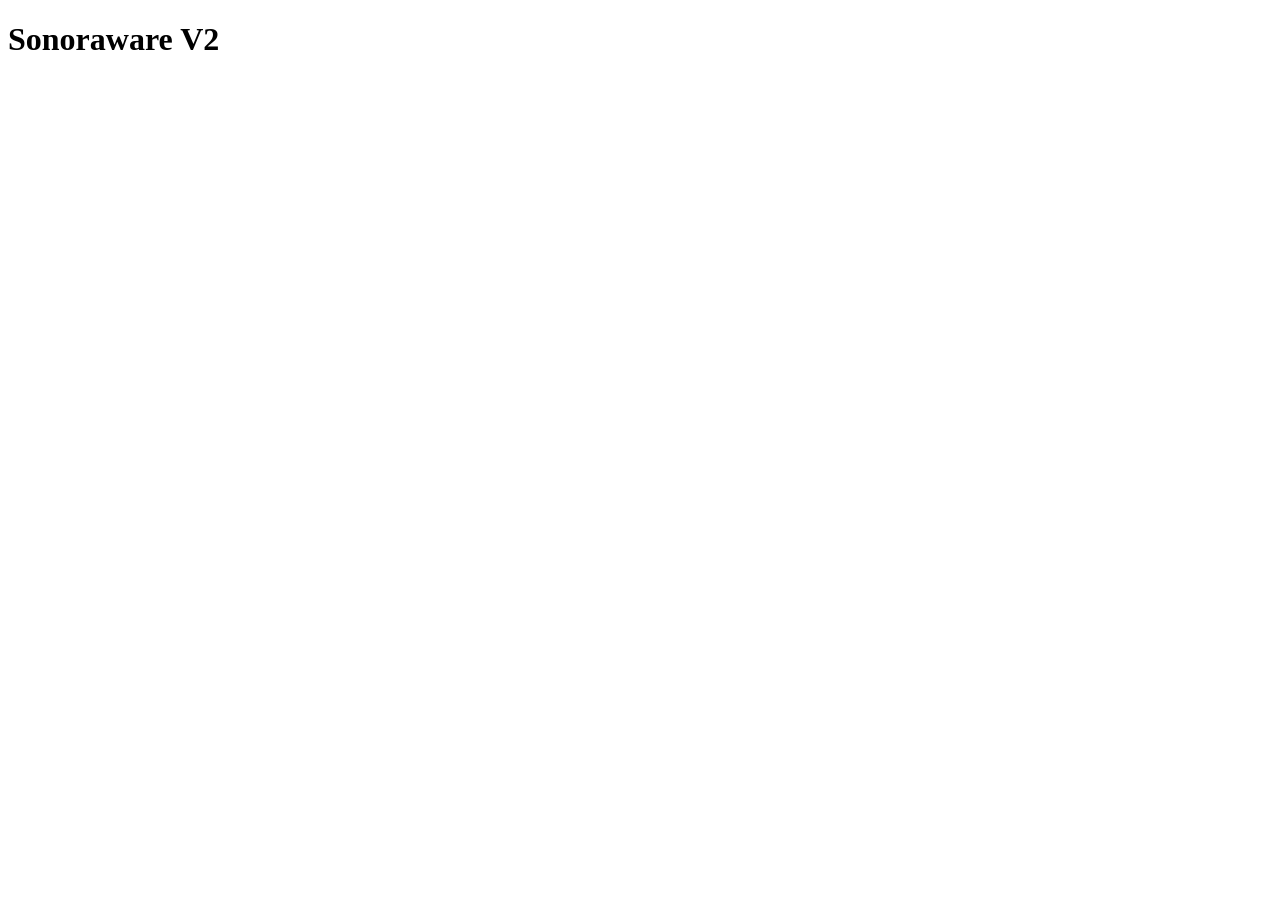
==== index.html @ 4468536e "Cria estrutura inicial do projeto" ====
<!DOCTYPE html>
<html lang="pt-BR">

<head>
    <meta charset="UTF-8">
    <meta name="viewport" content="width=device-width, initial-scale=1.0">

    <title>Sonoraware</title>

    <link rel="stylesheet" href="./css/global.css">
</head>

<body>

    <h1>Sonoraware V2</h1>

    <script src="./js/global.js"></script>
</body>

</html>
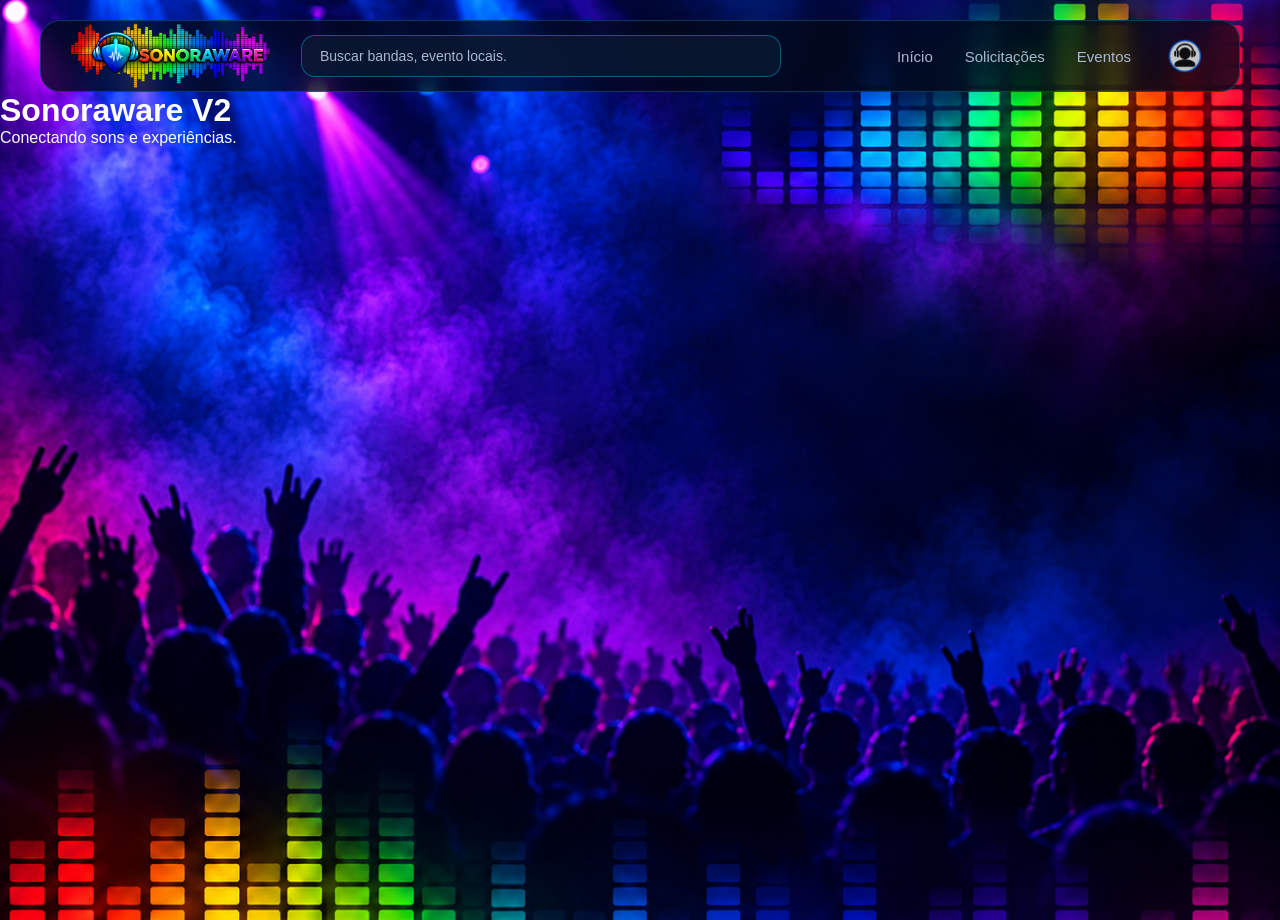
==== commit ff9a6ce5: "Estiliza header e configura identidade visual inicial" ====
--- a/index.html
+++ b/index.html
@@ -4,15 +4,18 @@
 <head>
     <meta charset="UTF-8">
     <meta name="viewport" content="width=device-width, initial-scale=1.0">
-
-    <title>Sonoraware</title>
-
+    <link rel="icon" type="image/png" href="/assets/logo/favicon.png">
+    <title> Sonoraware V2</title>
+    <link rel="stylesheet" href="./css/components/header.css">
     <link rel="stylesheet" href="./css/global.css">
 </head>
 
 <body>
 
+    <div id="header-container"></div>
+
     <h1>Sonoraware V2</h1>
+    <p>Conectando sons e experiências.</p>
 
     <script src="./js/global.js"></script>
 </body>
--- a/css/components/header.css
+++ b/css/components/header.css
@@ -0,0 +1,99 @@
+.header {
+    width: calc(100% - 80px);
+    height: 72px;
+    display: flex;
+    align-items: center;
+    margin: 20px auto 0;
+    padding: 0 30px;
+    gap: 30px;
+    background-color: rgba(2, 8, 23, 0.75);
+    border: 1px solid rgba(0, 191, 255, 0.25);
+    border-radius: 20px;
+    backdrop-filter: blur(10px);
+}
+
+.header__logo {
+    flex-shrink: 0;
+}
+
+.header__logo a {
+    display: flex;
+    align-items: center;
+    text-decoration: none;
+}
+
+.header__logo img {
+    width: 200px;
+    height: auto;
+    display: block;
+}
+
+.header__search {
+    flex: 1;
+    max-width: 480px;
+}
+
+.header__search input {
+    width: 100%;
+    padding: 12px 18px;
+    background-color: rgba(10, 25, 50, 0.85);
+    border: 1px solid rgba(0, 191, 255, 0.4);
+    border-radius: 14px;
+    color: var(--cor-texto);
+    font-size: 14px;
+    outline: none;
+}
+
+.header__search input::placeholder {
+    color: var(--cor-texto-secundario);
+}
+
+.header__search input:focus {
+    border-color: var(--cor-azul);
+    box-shadow: 0 0 10px rgba(0, 191, 255, 0.25);
+}
+
+.header__nav {
+    display: flex;
+    align-items: center;
+    gap: 32px;
+    margin-left: auto;
+}
+
+.header__nav a {
+    color: var(--cor-texto-secundario);
+    text-decoration: none;
+    font-size: 15px;
+    font-weight: 500;
+    transition: 0.3s;
+}
+
+.header__nav a:hover {
+    color: var(--cor-azul);
+}
+
+.header__acoes {
+    display: flex;
+    align-items: center;
+}
+
+.header__login {
+    width: 48px;
+    height: 48px;
+    display: flex;
+    align-items: center;
+    justify-content: center;
+    border-radius: 50%;
+    transition: 0.3s;
+}
+
+.header__login img {
+    width: 36px;
+    height: 36px;
+    object-fit: contain;
+}
+
+.header__login:hover {
+    background-color: rgba(0, 191, 255, 0.15);
+    box-shadow: 0 0 12px var(--cor-azul);
+}
--- a/css/global.css
+++ b/css/global.css
@@ -0,0 +1,37 @@
+* {
+    margin: 0;
+    padding: 0;
+    box-sizing: border-box;
+}
+
+:root {
+    /* representa o nível principal do documento usado para criar variáveis CSS 
+    assim quando precisarmos da cor no futuro não tenha que colocar o código dela
+    coloca por exemplo --cor-fundo*/
+    --cor-fundo: #020817;
+    --cor-fundo-secundaria: #071426;
+
+    --cor-azul: #00bfff;
+    --cor-roxa: #8a2be2;
+    --cor-rosa: #ff00c8;
+
+    --cor-texto: #ffffff;
+    --cor-texto-secundario: #aab7cf;
+
+    --cor-borda: #1e4f91;
+}
+
+body {
+    min-height: 100vh;
+
+    background-color: var(--cor-fundo);
+
+    background-image: url("../assets/images/backgrounds/background.png");
+
+    background-size: cover;
+    background-position: center;
+    background-repeat: no-repeat;
+
+    color: var(--cor-texto);
+    font-family: Arial, sans-serif;
+}
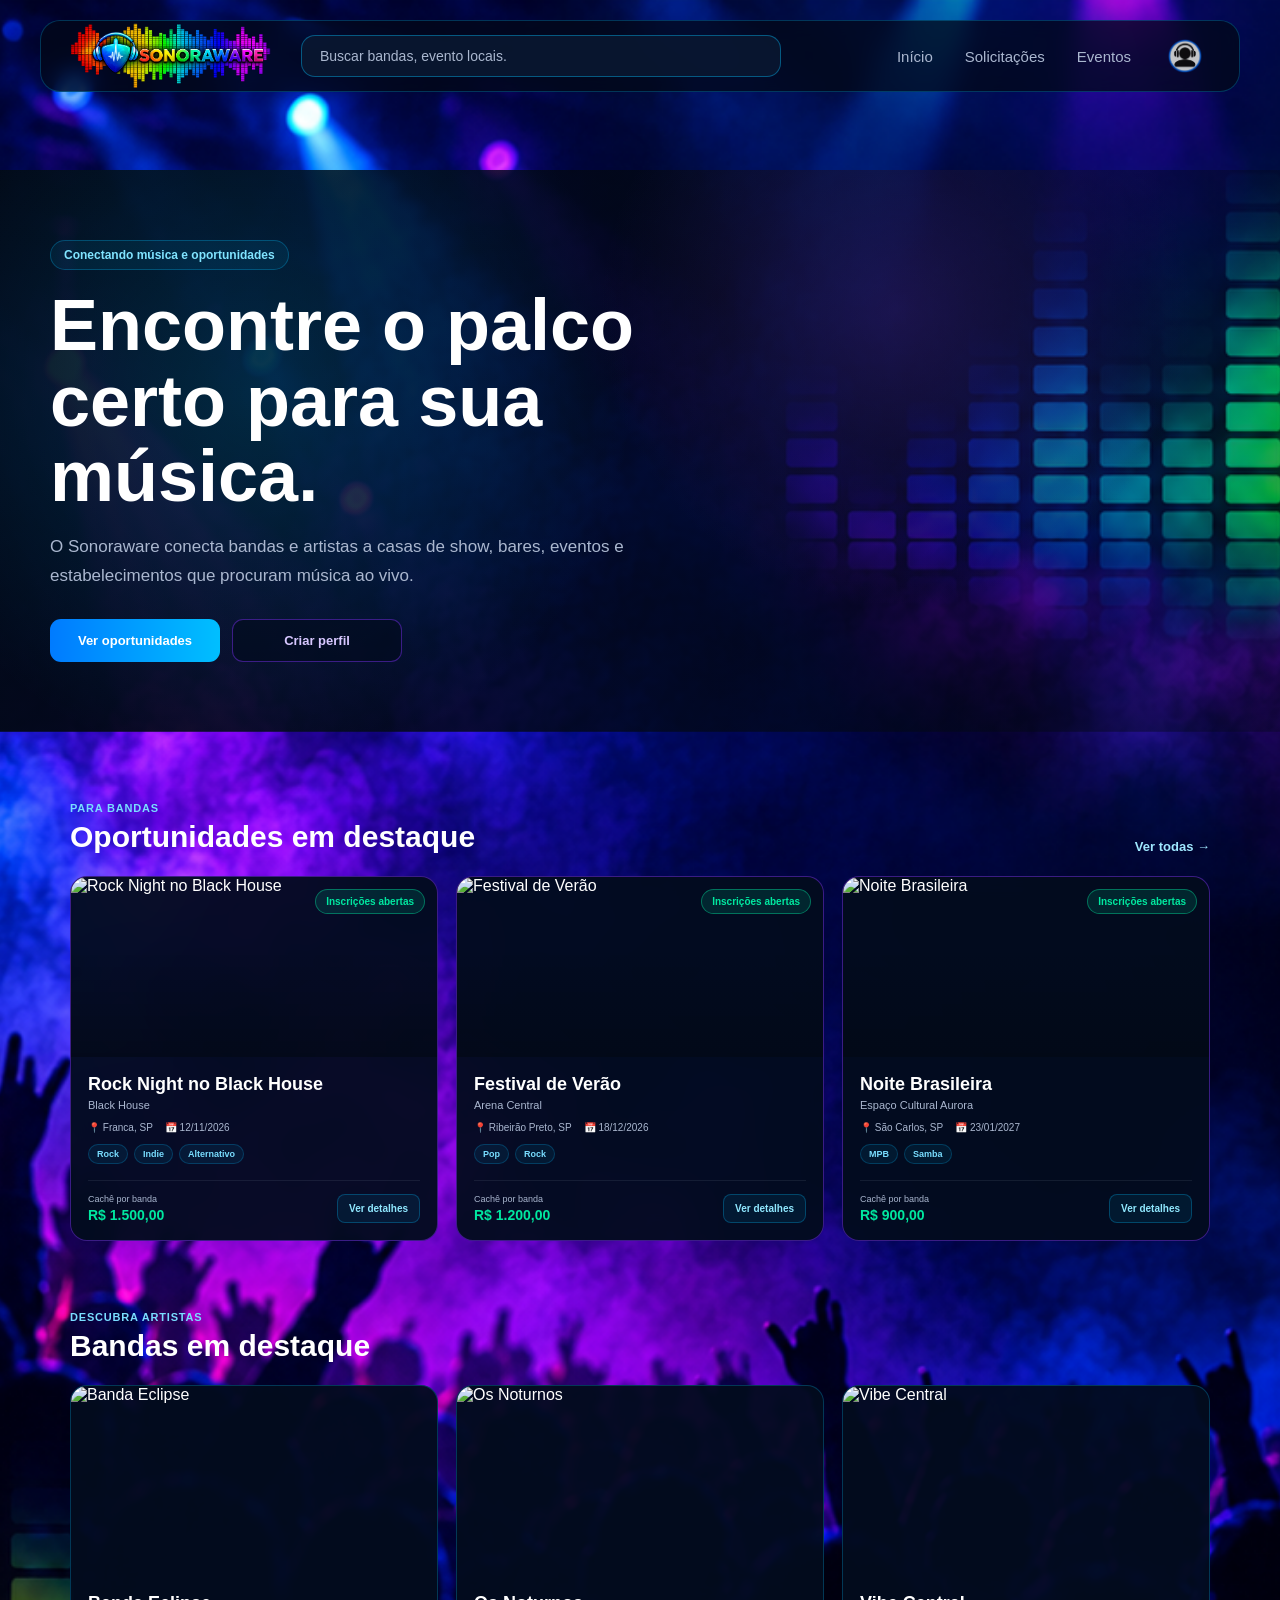
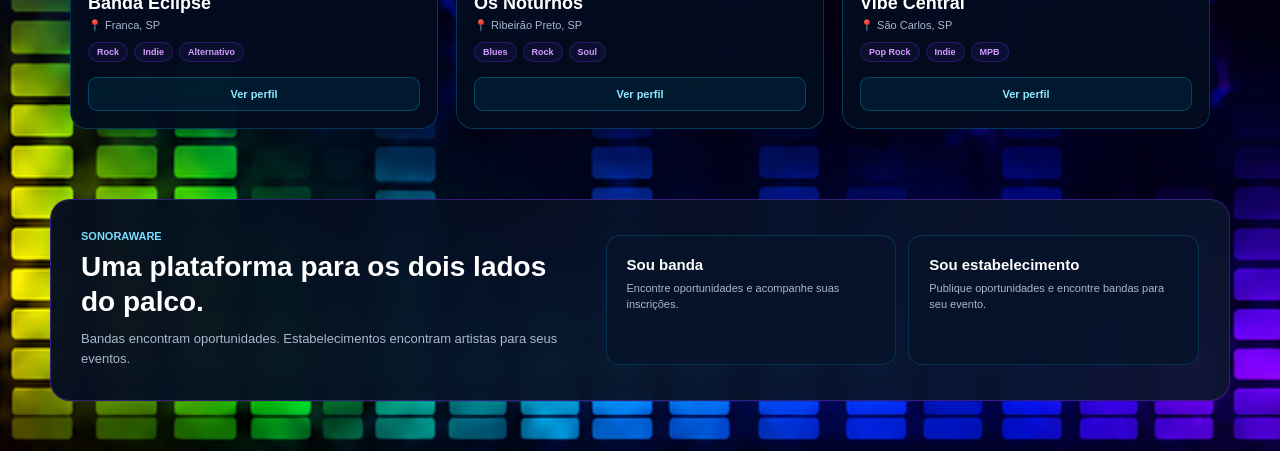
==== commit ba20cf0e: "Finaliza tela home" ====
--- a/index.html
+++ b/index.html
@@ -3,21 +3,551 @@
 
 <head>
     <meta charset="UTF-8">
+
     <meta name="viewport" content="width=device-width, initial-scale=1.0">
+
     <link rel="icon" type="image/png" href="/assets/logo/favicon.png">
-    <title> Sonoraware V2</title>
-    <link rel="stylesheet" href="./css/components/header.css">
-    <link rel="stylesheet" href="./css/global.css">
+
+    <title>Sonoraware</title>
+
+    <link rel="stylesheet" href="/css/global.css">
+    <link rel="stylesheet" href="/css/components/header.css">
+    <link rel="stylesheet" href="/css/pages/home.css">
 </head>
 
 <body>
 
     <div id="header-container"></div>
 
-    <h1>Sonoraware V2</h1>
-    <p>Conectando sons e experiências.</p>
-
-    <script src="./js/global.js"></script>
+
+    <main class="home">
+
+        <section class="home-hero">
+
+            <div class="home-hero__overlay"></div>
+
+            <div class="home-hero__conteudo">
+
+                <span class="home-hero__destaque">
+                    Conectando música e oportunidades
+                </span>
+
+                <h1>
+                    Encontre o palco certo para sua música.
+                </h1>
+
+                <p>
+                    O Sonoraware conecta bandas e artistas a casas de show,
+                    bares, eventos e estabelecimentos que procuram música
+                    ao vivo.
+                </p>
+
+
+                <div class="home-hero__acoes">
+
+                    <a href="/pages/banda/oportunidades.html" class="home-botao home-botao--principal">
+                        Ver oportunidades
+                    </a>
+
+                    <a href="/pages/auth/escolha-perfil.html" class="home-botao home-botao--secundario">
+                        Criar perfil
+                    </a>
+
+                </div>
+
+            </div>
+
+        </section>
+
+
+        <section class="home-secao">
+
+            <div class="home-secao__cabecalho">
+
+                <div>
+
+                    <span class="home-secao__subtitulo">
+                        Para bandas
+                    </span>
+
+                    <h2>
+                        Oportunidades em destaque
+                    </h2>
+
+                </div>
+
+
+                <a href="/pages/banda/oportunidades.html" class="home-secao__link">
+                    Ver todas →
+                </a>
+
+            </div>
+
+
+            <div class="oportunidades-home">
+
+
+                <article class="oportunidade-home-card">
+
+                    <div class="oportunidade-home-card__imagem">
+
+                        <img src="/assets/images/eventos/evento1.jpg" alt="Rock Night no Black House">
+
+                        <span class="oportunidade-home-card__status">
+                            Inscrições abertas
+                        </span>
+
+                    </div>
+
+
+                    <div class="oportunidade-home-card__conteudo">
+
+                        <h3>
+                            Rock Night no Black House
+                        </h3>
+
+                        <p class="oportunidade-home-card__estabelecimento">
+                            Black House
+                        </p>
+
+
+                        <div class="oportunidade-home-card__dados">
+
+                            <span>
+                                📍 Franca, SP
+                            </span>
+
+                            <span>
+                                📅 12/11/2026
+                            </span>
+
+                        </div>
+
+
+                        <div class="oportunidade-home-card__tags">
+
+                            <span>
+                                Rock
+                            </span>
+
+                            <span>
+                                Indie
+                            </span>
+
+                            <span>
+                                Alternativo
+                            </span>
+
+                        </div>
+
+
+                        <div class="oportunidade-home-card__rodape">
+
+                            <div>
+
+                                <span>
+                                    Cachê por banda
+                                </span>
+
+                                <strong>
+                                    R$ 1.500,00
+                                </strong>
+
+                            </div>
+
+
+                            <a href="/pages/eventos/detalhes-evento.html">
+                                Ver detalhes
+                            </a>
+
+                        </div>
+
+                    </div>
+
+                </article>
+
+
+                <article class="oportunidade-home-card">
+
+                    <div class="oportunidade-home-card__imagem">
+
+                        <img src="/assets/images/eventos/evento2.jpg" alt="Festival de Verão">
+
+                        <span class="oportunidade-home-card__status">
+                            Inscrições abertas
+                        </span>
+
+                    </div>
+
+
+                    <div class="oportunidade-home-card__conteudo">
+
+                        <h3>
+                            Festival de Verão
+                        </h3>
+
+                        <p class="oportunidade-home-card__estabelecimento">
+                            Arena Central
+                        </p>
+
+
+                        <div class="oportunidade-home-card__dados">
+
+                            <span>
+                                📍 Ribeirão Preto, SP
+                            </span>
+
+                            <span>
+                                📅 18/12/2026
+                            </span>
+
+                        </div>
+
+
+                        <div class="oportunidade-home-card__tags">
+
+                            <span>
+                                Pop
+                            </span>
+
+                            <span>
+                                Rock
+                            </span>
+
+                        </div>
+
+
+                        <div class="oportunidade-home-card__rodape">
+
+                            <div>
+
+                                <span>
+                                    Cachê por banda
+                                </span>
+
+                                <strong>
+                                    R$ 1.200,00
+                                </strong>
+
+                            </div>
+
+
+                            <a href="/pages/eventos/detalhes-evento.html">
+                                Ver detalhes
+                            </a>
+
+                        </div>
+
+                    </div>
+
+                </article>
+
+
+                <article class="oportunidade-home-card">
+
+                    <div class="oportunidade-home-card__imagem">
+
+                        <img src="/assets/images/eventos/evento3.jpg" alt="Noite Brasileira">
+
+                        <span class="oportunidade-home-card__status">
+                            Inscrições abertas
+                        </span>
+
+                    </div>
+
+
+                    <div class="oportunidade-home-card__conteudo">
+
+                        <h3>
+                            Noite Brasileira
+                        </h3>
+
+                        <p class="oportunidade-home-card__estabelecimento">
+                            Espaço Cultural Aurora
+                        </p>
+
+
+                        <div class="oportunidade-home-card__dados">
+
+                            <span>
+                                📍 São Carlos, SP
+                            </span>
+
+                            <span>
+                                📅 23/01/2027
+                            </span>
+
+                        </div>
+
+
+                        <div class="oportunidade-home-card__tags">
+
+                            <span>
+                                MPB
+                            </span>
+
+                            <span>
+                                Samba
+                            </span>
+
+                        </div>
+
+
+                        <div class="oportunidade-home-card__rodape">
+
+                            <div>
+
+                                <span>
+                                    Cachê por banda
+                                </span>
+
+                                <strong>
+                                    R$ 900,00
+                                </strong>
+
+                            </div>
+
+
+                            <a href="/pages/eventos/detalhes-evento.html">
+                                Ver detalhes
+                            </a>
+
+                        </div>
+
+                    </div>
+
+                </article>
+
+
+            </div>
+
+        </section>
+
+
+        <section class="home-secao">
+
+            <div class="home-secao__cabecalho">
+
+                <div>
+
+                    <span class="home-secao__subtitulo">
+                        Descubra artistas
+                    </span>
+
+                    <h2>
+                        Bandas em destaque
+                    </h2>
+
+                </div>
+
+            </div>
+
+
+            <div class="bandas-home">
+
+
+                <article class="banda-home-card">
+
+                    <div class="banda-home-card__imagem">
+
+                        <img src="/assets/images/bandas/banda1.jpg" alt="Banda Eclipse">
+
+                    </div>
+
+
+                    <div class="banda-home-card__conteudo">
+
+                        <h3>
+                            Banda Eclipse
+                        </h3>
+
+                        <p>
+                            📍 Franca, SP
+                        </p>
+
+
+                        <div class="banda-home-card__tags">
+
+                            <span>
+                                Rock
+                            </span>
+
+                            <span>
+                                Indie
+                            </span>
+
+                            <span>
+                                Alternativo
+                            </span>
+
+                        </div>
+
+
+                        <a href="/pages/banda/perfil-banda.html">
+                            Ver perfil
+                        </a>
+
+                    </div>
+
+                </article>
+
+
+                <article class="banda-home-card">
+
+                    <div class="banda-home-card__imagem">
+
+                        <img src="/assets/images/bandas/banda2.jpg" alt="Os Noturnos">
+
+                    </div>
+
+
+                    <div class="banda-home-card__conteudo">
+
+                        <h3>
+                            Os Noturnos
+                        </h3>
+
+                        <p>
+                            📍 Ribeirão Preto, SP
+                        </p>
+
+
+                        <div class="banda-home-card__tags">
+
+                            <span>
+                                Blues
+                            </span>
+
+                            <span>
+                                Rock
+                            </span>
+
+                            <span>
+                                Soul
+                            </span>
+
+                        </div>
+
+
+                        <a href="/pages/banda/perfil-banda.html">
+                            Ver perfil
+                        </a>
+
+                    </div>
+
+                </article>
+
+
+                <article class="banda-home-card">
+
+                    <div class="banda-home-card__imagem">
+
+                        <img src="/assets/images/bandas/banda3.jpg" alt="Vibe Central">
+
+                    </div>
+
+
+                    <div class="banda-home-card__conteudo">
+
+                        <h3>
+                            Vibe Central
+                        </h3>
+
+                        <p>
+                            📍 São Carlos, SP
+                        </p>
+
+
+                        <div class="banda-home-card__tags">
+
+                            <span>
+                                Pop Rock
+                            </span>
+
+                            <span>
+                                Indie
+                            </span>
+
+                            <span>
+                                MPB
+                            </span>
+
+                        </div>
+
+
+                        <a href="/pages/banda/perfil-banda.html">
+                            Ver perfil
+                        </a>
+
+                    </div>
+
+                </article>
+
+
+            </div>
+
+        </section>
+
+
+        <section class="home-atalhos">
+
+            <div class="home-atalhos__conteudo">
+
+                <span>
+                    Sonoraware
+                </span>
+
+                <h2>
+                    Uma plataforma para os dois lados do palco.
+                </h2>
+
+                <p>
+                    Bandas encontram oportunidades. Estabelecimentos encontram
+                    artistas para seus eventos.
+                </p>
+
+            </div>
+
+
+            <div class="home-atalhos__cards">
+
+
+                <a href="/pages/banda/oportunidades.html" class="home-atalho-card">
+
+                    <strong>
+                        Sou banda
+                    </strong>
+
+                    <span>
+                        Encontre oportunidades e acompanhe suas inscrições.
+                    </span>
+
+                </a>
+
+
+                <a href="/pages/estabelecimento/criar-solicitacao.html" class="home-atalho-card">
+
+                    <strong>
+                        Sou estabelecimento
+                    </strong>
+
+                    <span>
+                        Publique oportunidades e encontre bandas para seu evento.
+                    </span>
+
+                </a>
+
+
+            </div>
+
+        </section>
+
+
+    </main>
+
+
+    <script src="/js/global.js"></script>
+
 </body>
 
 </html>
--- a/css/components/header.css
+++ b/css/components/header.css
@@ -73,6 +73,7 @@
 }
 
 .header__acoes {
+    position: relative;
     display: flex;
     align-items: center;
 }
@@ -83,7 +84,10 @@
     display: flex;
     align-items: center;
     justify-content: center;
+    background: transparent;
+    border: none;
     border-radius: 50%;
+    cursor: pointer;
     transition: 0.3s;
 }
 
@@ -96,4 +100,35 @@
 .header__login:hover {
     background-color: rgba(0, 191, 255, 0.15);
     box-shadow: 0 0 12px var(--cor-azul);
+}
+
+.header__menu-login {
+    display: none;
+    position: absolute;
+    top: 60px;
+    right: 0;
+    width: 150px;
+    background-color: rgba(2, 8, 23, 0.95);
+    border: 1px solid rgba(0, 191, 255, 0.3);
+    border-radius: 10px;
+    padding: 8px;
+    flex-direction: column;
+    backdrop-filter: blur(10px);
+}
+
+.header__menu-login a {
+    color: var(--cor-texto);
+    text-decoration: none;
+    padding: 10px 12px;
+    border-radius: 6px;
+    transition: 0.3s;
+}
+
+.header__menu-login a:hover {
+    background-color: rgba(0, 191, 255, 0.15);
+    color: var(--cor-azul);
+}
+
+.header__menu-login.ativo {
+    display: flex;
 }
--- a/css/pages/home.css
+++ b/css/pages/home.css
@@ -0,0 +1,729 @@
+.home {
+    min-height: 100vh;
+    padding-top: 78px;
+}
+
+
+/* HERO */
+
+.home-hero {
+    position: relative;
+
+    min-height: 560px;
+
+    display: flex;
+    align-items: center;
+
+    padding: 70px 20px;
+
+    overflow: hidden;
+}
+
+.home-hero::before {
+    content: "";
+
+    position: absolute;
+    inset: 0;
+
+    background:
+        linear-gradient(
+            90deg,
+            rgba(2, 8, 20, 0.96) 0%,
+            rgba(2, 8, 20, 0.82) 45%,
+            rgba(2, 8, 20, 0.35) 100%
+        ),
+        url("/assets/images/backgrounds/home-bg.jpg");
+
+    background-size: cover;
+    background-position: center;
+
+    z-index: 0;
+}
+
+.home-hero__overlay {
+    position: absolute;
+    inset: 0;
+
+    background:
+        radial-gradient(
+            circle at 20% 40%,
+            rgba(0, 191, 255, 0.18),
+            transparent 35%
+        ),
+        radial-gradient(
+            circle at 70% 25%,
+            rgba(140, 70, 255, 0.18),
+            transparent 30%
+        );
+
+    z-index: 1;
+}
+
+.home-hero__conteudo {
+    position: relative;
+    z-index: 2;
+
+    width: 100%;
+    max-width: 1180px;
+
+    margin: 0 auto;
+}
+
+.home-hero__destaque {
+    display: inline-flex;
+
+    margin-bottom: 18px;
+
+    padding: 7px 13px;
+
+    border-radius: 999px;
+
+    background-color: rgba(0, 191, 255, 0.08);
+
+    border: 1px solid rgba(0, 191, 255, 0.28);
+
+    color: #80e4ff;
+
+    font-size: 12px;
+    font-weight: 700;
+}
+
+.home-hero h1 {
+    max-width: 720px;
+
+    margin: 0 0 18px;
+
+    font-size: clamp(42px, 6vw, 72px);
+    line-height: 1.05;
+
+    color: #ffffff;
+}
+
+.home-hero p {
+    max-width: 650px;
+
+    margin: 0;
+
+    color: var(--cor-texto-secundario);
+
+    font-size: 17px;
+    line-height: 1.7;
+}
+
+.home-hero__acoes {
+    display: flex;
+    flex-wrap: wrap;
+
+    gap: 12px;
+
+    margin-top: 28px;
+}
+
+.home-botao {
+    min-width: 170px;
+
+    display: inline-flex;
+    align-items: center;
+    justify-content: center;
+
+    padding: 13px 18px;
+
+    border-radius: 11px;
+
+    text-decoration: none;
+
+    font-size: 13px;
+    font-weight: 700;
+
+    transition: 0.25s;
+}
+
+.home-botao--principal {
+    background: linear-gradient(
+        90deg,
+        #007bff,
+        #00bfff
+    );
+
+    color: white;
+}
+
+.home-botao--principal:hover {
+    transform: translateY(-2px);
+
+    box-shadow: 0 0 18px rgba(0, 191, 255, 0.3);
+}
+
+.home-botao--secundario {
+    background-color: rgba(3, 12, 30, 0.65);
+
+    border: 1px solid rgba(126, 50, 255, 0.45);
+
+    color: #d7c7ff;
+}
+
+.home-botao--secundario:hover {
+    background-color: rgba(126, 50, 255, 0.12);
+
+    color: white;
+}
+
+
+/* SEÇÕES */
+
+.home-secao {
+    width: 100%;
+    max-width: 1180px;
+
+    margin: 0 auto;
+
+    padding: 70px 20px 0;
+}
+
+.home-secao__cabecalho {
+    display: flex;
+    align-items: flex-end;
+    justify-content: space-between;
+
+    gap: 20px;
+
+    margin-bottom: 22px;
+}
+
+.home-secao__subtitulo {
+    display: block;
+
+    margin-bottom: 6px;
+
+    color: #79ddff;
+
+    font-size: 11px;
+    font-weight: 700;
+
+    text-transform: uppercase;
+    letter-spacing: 0.8px;
+}
+
+.home-secao__cabecalho h2 {
+    margin: 0;
+
+    font-size: 30px;
+}
+
+.home-secao__link {
+    color: #9fe8ff;
+
+    text-decoration: none;
+
+    font-size: 13px;
+    font-weight: 700;
+
+    transition: 0.2s;
+}
+
+.home-secao__link:hover {
+    color: white;
+}
+
+
+/* OPORTUNIDADES */
+
+.oportunidades-home {
+    display: grid;
+
+    grid-template-columns: repeat(3, 1fr);
+
+    gap: 18px;
+}
+
+.oportunidade-home-card {
+    overflow: hidden;
+
+    background-color: rgba(3, 12, 30, 0.95);
+
+    border: 1px solid rgba(126, 50, 255, 0.45);
+    border-radius: 17px;
+
+    backdrop-filter: blur(12px);
+
+    transition: 0.25s;
+}
+
+.oportunidade-home-card:hover {
+    transform: translateY(-3px);
+
+    border-color: rgba(0, 191, 255, 0.45);
+
+    box-shadow: 0 0 18px rgba(0, 191, 255, 0.08);
+}
+
+.oportunidade-home-card__imagem {
+    position: relative;
+
+    height: 180px;
+
+    overflow: hidden;
+}
+
+.oportunidade-home-card__imagem img {
+    width: 100%;
+    height: 100%;
+
+    display: block;
+
+    object-fit: cover;
+}
+
+.oportunidade-home-card__imagem::after {
+    content: "";
+
+    position: absolute;
+    inset: 0;
+
+    background: linear-gradient(
+        to top,
+        rgba(2, 8, 20, 0.68),
+        transparent 60%
+    );
+}
+
+.oportunidade-home-card__status {
+    position: absolute;
+
+    top: 12px;
+    right: 12px;
+
+    z-index: 2;
+
+    padding: 6px 10px;
+
+    border-radius: 999px;
+
+    background-color: rgba(0, 232, 160, 0.12);
+
+    border: 1px solid rgba(0, 232, 160, 0.4);
+
+    color: #00e8a0;
+
+    font-size: 10px;
+    font-weight: 700;
+}
+
+.oportunidade-home-card__conteudo {
+    padding: 17px;
+}
+
+.oportunidade-home-card__conteudo h3 {
+    margin: 0 0 4px;
+
+    font-size: 18px;
+}
+
+.oportunidade-home-card__estabelecimento {
+    margin: 0 0 11px;
+
+    color: var(--cor-texto-secundario);
+
+    font-size: 11px;
+}
+
+.oportunidade-home-card__dados {
+    display: flex;
+    flex-wrap: wrap;
+
+    gap: 7px 12px;
+
+    margin-bottom: 11px;
+}
+
+.oportunidade-home-card__dados span {
+    color: var(--cor-texto-secundario);
+
+    font-size: 10px;
+}
+
+.oportunidade-home-card__tags {
+    display: flex;
+    flex-wrap: wrap;
+
+    gap: 6px;
+
+    margin-bottom: 16px;
+}
+
+.oportunidade-home-card__tags span {
+    padding: 4px 8px;
+
+    border-radius: 999px;
+
+    background-color: rgba(0, 191, 255, 0.08);
+
+    border: 1px solid rgba(0, 191, 255, 0.22);
+
+    color: #79ddff;
+
+    font-size: 9px;
+    font-weight: 600;
+}
+
+.oportunidade-home-card__rodape {
+    display: flex;
+    align-items: center;
+    justify-content: space-between;
+
+    gap: 12px;
+
+    padding-top: 13px;
+
+    border-top: 1px solid rgba(170, 183, 207, 0.1);
+}
+
+.oportunidade-home-card__rodape div {
+    display: flex;
+    flex-direction: column;
+
+    gap: 3px;
+}
+
+.oportunidade-home-card__rodape span {
+    color: var(--cor-texto-secundario);
+
+    font-size: 9px;
+}
+
+.oportunidade-home-card__rodape strong {
+    color: #00e8a0;
+
+    font-size: 14px;
+}
+
+.oportunidade-home-card__rodape a {
+    padding: 8px 11px;
+
+    border-radius: 8px;
+
+    background-color: rgba(0, 191, 255, 0.08);
+
+    border: 1px solid rgba(0, 191, 255, 0.28);
+
+    color: #90e8ff;
+
+    text-decoration: none;
+
+    font-size: 10px;
+    font-weight: 700;
+
+    transition: 0.2s;
+}
+
+.oportunidade-home-card__rodape a:hover {
+    background-color: rgba(0, 191, 255, 0.16);
+
+    color: white;
+}
+
+
+/* BANDAS */
+
+.bandas-home {
+    display: grid;
+
+    grid-template-columns: repeat(3, 1fr);
+
+    gap: 18px;
+}
+
+.banda-home-card {
+    overflow: hidden;
+
+    background-color: rgba(3, 12, 30, 0.95);
+
+    border: 1px solid rgba(0, 191, 255, 0.25);
+    border-radius: 17px;
+
+    transition: 0.25s;
+}
+
+.banda-home-card:hover {
+    transform: translateY(-3px);
+
+    border-color: rgba(126, 50, 255, 0.5);
+
+    box-shadow: 0 0 18px rgba(126, 50, 255, 0.08);
+}
+
+.banda-home-card__imagem {
+    height: 190px;
+
+    overflow: hidden;
+}
+
+.banda-home-card__imagem img {
+    width: 100%;
+    height: 100%;
+
+    display: block;
+
+    object-fit: cover;
+}
+
+.banda-home-card__conteudo {
+    padding: 17px;
+}
+
+.banda-home-card__conteudo h3 {
+    margin: 0 0 5px;
+
+    font-size: 18px;
+}
+
+.banda-home-card__conteudo p {
+    margin: 0 0 10px;
+
+    color: var(--cor-texto-secundario);
+
+    font-size: 11px;
+}
+
+.banda-home-card__tags {
+    display: flex;
+    flex-wrap: wrap;
+
+    gap: 6px;
+
+    margin-bottom: 15px;
+}
+
+.banda-home-card__tags span {
+    padding: 4px 8px;
+
+    border-radius: 999px;
+
+    background-color: rgba(126, 50, 255, 0.08);
+
+    border: 1px solid rgba(126, 50, 255, 0.28);
+
+    color: #d39cff;
+
+    font-size: 9px;
+    font-weight: 600;
+}
+
+.banda-home-card__conteudo > a {
+    width: 100%;
+
+    display: flex;
+    align-items: center;
+    justify-content: center;
+
+    padding: 10px 12px;
+
+    border-radius: 9px;
+
+    background-color: rgba(0, 191, 255, 0.08);
+
+    border: 1px solid rgba(0, 191, 255, 0.28);
+
+    color: #90e8ff;
+
+    text-decoration: none;
+
+    font-size: 11px;
+    font-weight: 700;
+
+    transition: 0.2s;
+}
+
+.banda-home-card__conteudo > a:hover {
+    background-color: rgba(0, 191, 255, 0.16);
+
+    color: white;
+}
+
+
+/* ATALHOS */
+
+.home-atalhos {
+    width: calc(100% - 40px);
+    max-width: 1180px;
+
+    margin: 70px auto 50px;
+
+    display: grid;
+
+    grid-template-columns:
+        minmax(0, 1fr)
+        minmax(0, 1.2fr);
+
+    gap: 30px;
+
+    align-items: center;
+
+    padding: 30px;
+
+    background:
+        linear-gradient(
+            135deg,
+            rgba(3, 12, 30, 0.96),
+            rgba(11, 22, 45, 0.92)
+        );
+
+    border: 1px solid rgba(126, 50, 255, 0.38);
+    border-radius: 20px;
+
+    backdrop-filter: blur(12px);
+}
+
+.home-atalhos__conteudo > span {
+    display: block;
+
+    margin-bottom: 7px;
+
+    color: #79ddff;
+
+    font-size: 11px;
+    font-weight: 700;
+
+    text-transform: uppercase;
+}
+
+.home-atalhos__conteudo h2 {
+    margin: 0 0 10px;
+
+    font-size: 28px;
+    line-height: 1.25;
+}
+
+.home-atalhos__conteudo p {
+    margin: 0;
+
+    color: var(--cor-texto-secundario);
+
+    font-size: 13px;
+    line-height: 1.6;
+}
+
+.home-atalhos__cards {
+    display: grid;
+
+    grid-template-columns: repeat(2, 1fr);
+
+    gap: 12px;
+}
+
+.home-atalho-card {
+    display: flex;
+    flex-direction: column;
+
+    gap: 7px;
+
+    padding: 20px;
+
+    min-height: 130px;
+
+    background-color: rgba(7, 19, 40, 0.8);
+
+    border: 1px solid rgba(0, 191, 255, 0.18);
+    border-radius: 14px;
+
+    color: white;
+
+    text-decoration: none;
+
+    transition: 0.25s;
+}
+
+.home-atalho-card:hover {
+    transform: translateY(-2px);
+
+    border-color: rgba(0, 191, 255, 0.45);
+
+    background-color: rgba(0, 191, 255, 0.08);
+}
+
+.home-atalho-card strong {
+    font-size: 15px;
+}
+
+.home-atalho-card span {
+    color: var(--cor-texto-secundario);
+
+    font-size: 11px;
+    line-height: 1.5;
+}
+
+
+/* RESPONSIVIDADE */
+
+@media (max-width: 950px) {
+
+    .oportunidades-home,
+    .bandas-home {
+        grid-template-columns: repeat(2, 1fr);
+    }
+
+    .home-atalhos {
+        grid-template-columns: 1fr;
+    }
+
+}
+
+@media (max-width: 650px) {
+
+    .home {
+        padding-top: 70px;
+    }
+
+    .home-hero {
+        min-height: 500px;
+
+        padding: 55px 16px;
+    }
+
+    .home-hero h1 {
+        font-size: 42px;
+    }
+
+    .home-hero p {
+        font-size: 15px;
+    }
+
+    .home-hero__acoes {
+        flex-direction: column;
+    }
+
+    .home-botao {
+        width: 100%;
+    }
+
+    .home-secao {
+        padding: 55px 12px 0;
+    }
+
+    .home-secao__cabecalho {
+        align-items: flex-start;
+        flex-direction: column;
+    }
+
+    .home-secao__cabecalho h2 {
+        font-size: 25px;
+    }
+
+    .oportunidades-home,
+    .bandas-home {
+        grid-template-columns: 1fr;
+    }
+
+    .home-atalhos {
+        width: calc(100% - 24px);
+
+        margin-top: 55px;
+
+        padding: 20px;
+    }
+
+    .home-atalhos__cards {
+        grid-template-columns: 1fr;
+    }
+
+}
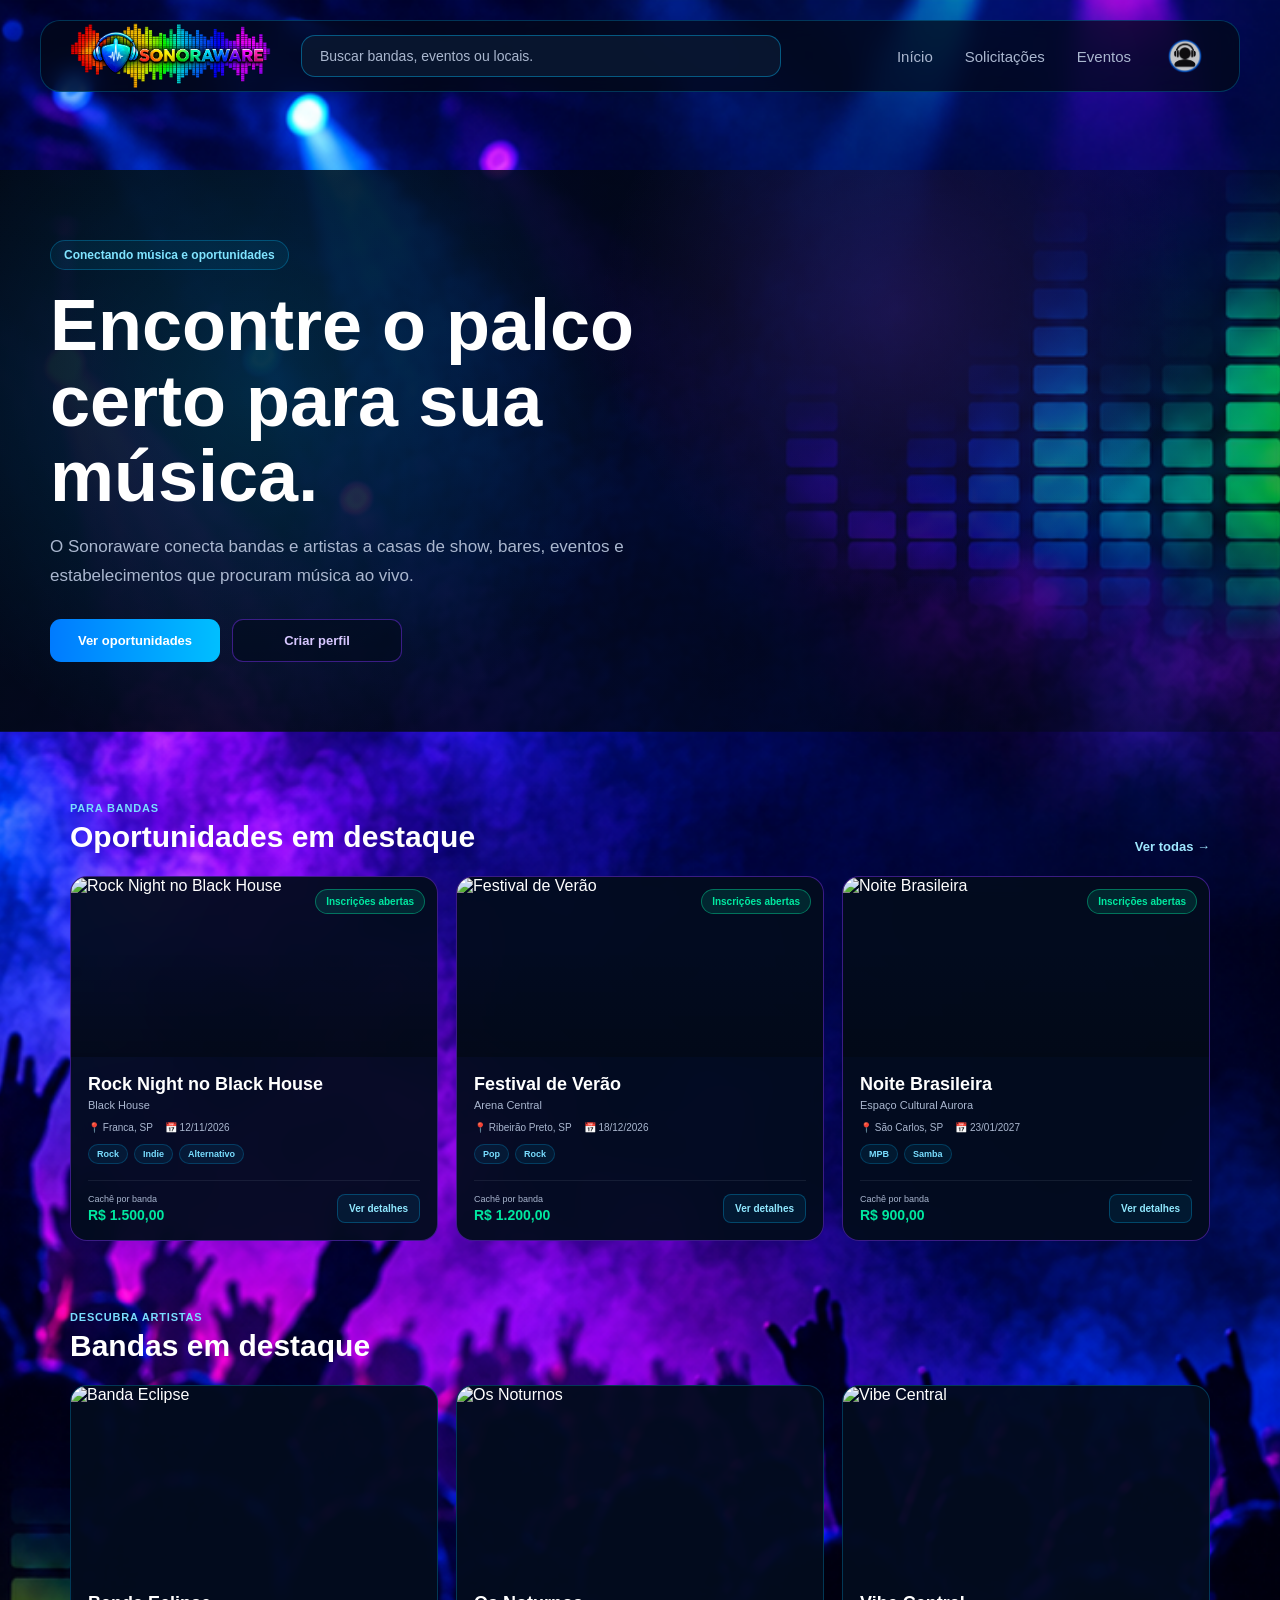
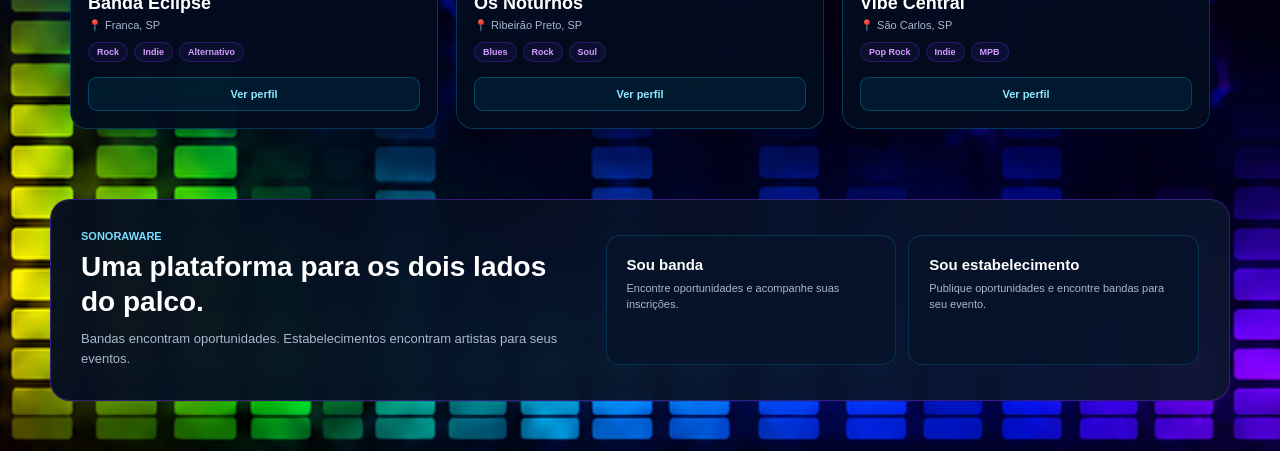
==== commit d97cb7ce: "Adiciona busca na home pelo headder" ====
--- a/index.html
+++ b/index.html
@@ -21,6 +21,7 @@
 
 
     <main class="home">
+
 
         <section class="home-hero">
 
@@ -547,6 +548,7 @@
 
 
     <script src="/js/global.js"></script>
+    <script src="/js/pages/home.js"></script>
 
 </body>
 
--- a/css/global.css
+++ b/css/global.css
@@ -34,4 +34,55 @@
 
     color: var(--cor-texto);
     font-family: Arial, sans-serif;
+}
+
+.pagina-voltar {
+    width: 100%;
+
+    padding: 0 40px;
+
+    margin-bottom: 14px;
+}
+
+.botao-voltar {
+    display: inline-flex;
+    align-items: center;
+
+    gap: 7px;
+
+    color: #ffffff;
+
+    text-decoration: none;
+
+    font-size: 15px;
+    font-weight: 700;
+
+    transition:
+        color 0.25s,
+        transform 0.25s;
+}
+
+.botao-voltar__seta {
+    color: #5de7ff;
+
+    font-size: 19px;
+    font-weight: 800;
+
+    transition: transform 0.25s;
+}
+
+.botao-voltar:hover {
+    color: #8eeeff;
+}
+
+.botao-voltar:hover .botao-voltar__seta {
+    transform: translateX(-4px);
+}
+
+@media (max-width: 700px) {
+
+    .pagina-voltar {
+        padding: 0 18px;
+    }
+
 }
